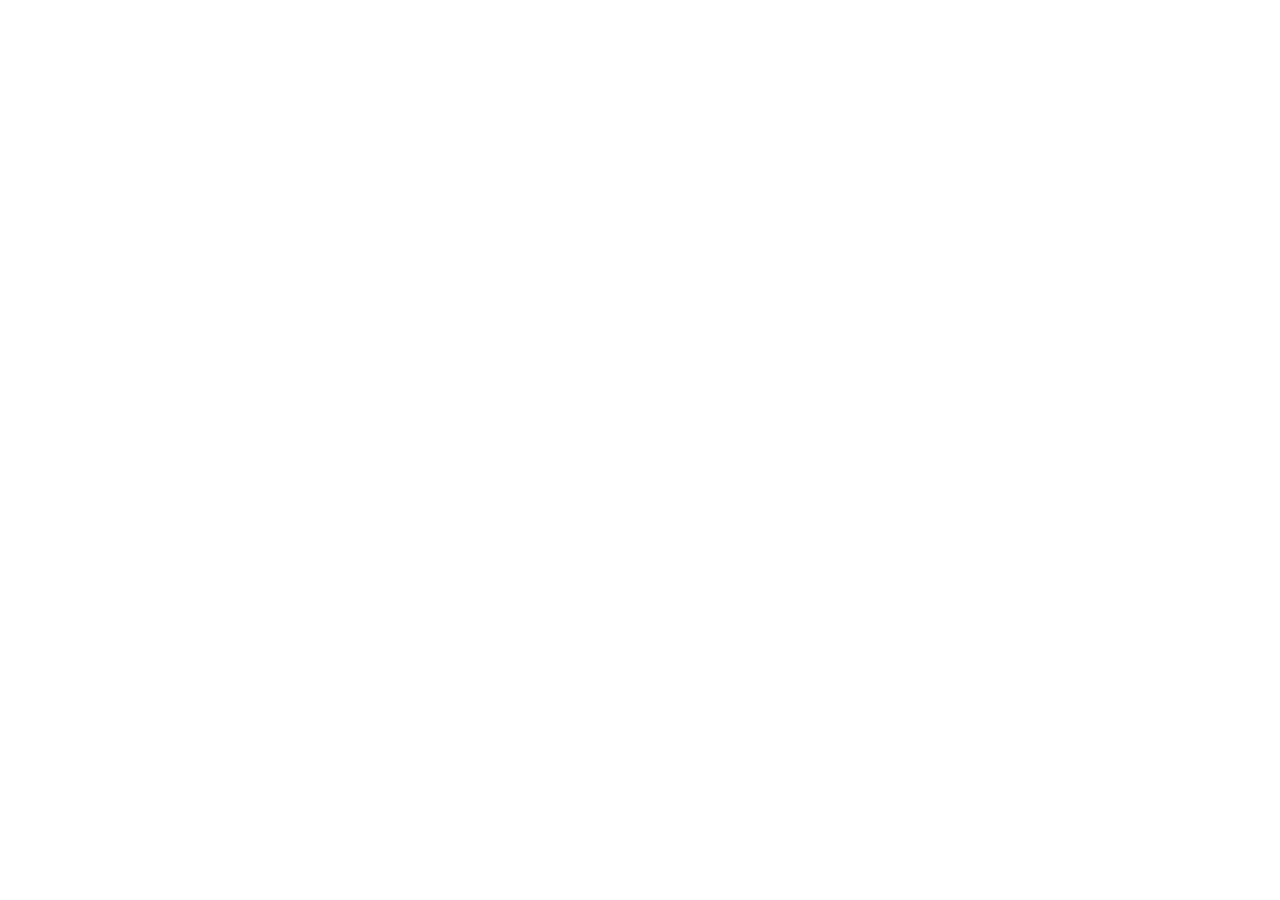
==== index.html @ 94e6d8cb "Init : création du dépôt, arborescence des fichiers et structure HTML de base" ====
<!DOCTYPE html>
<html lang="fr">
<head> 
<meta charset="UTF-8"> 
<meta name="viewport" content="width=device-width, initial-scale=1.0"> 
<title>AfriTalent — Accueil</title> 
<!-- Bootstrap 5 via CDN : feuille de style --> 
<link 
href="https://cdn.jsdelivr.net/npm/bootstrap@5.3.0/dist/css/bootstrap.min.css" 
rel="stylesheet"> 
<!-- Votre feuille de style personnelle --> 
<link rel="stylesheet" href="css/style.css">
</head>
<body> 
<!-- Le contenu de la page sera ajoute ici --> 
<!-- Bootstrap 5 via CDN : script JavaScript --> 
<script 
src="https://cdn.jsdelivr.net/npm/bootstrap@5.3.0/dist/js/bootstrap.bundle.min.js"
></script> 
<!-- Votre script JavaScript --> 
<script src="js/main.js"></script>
</body>
</html>
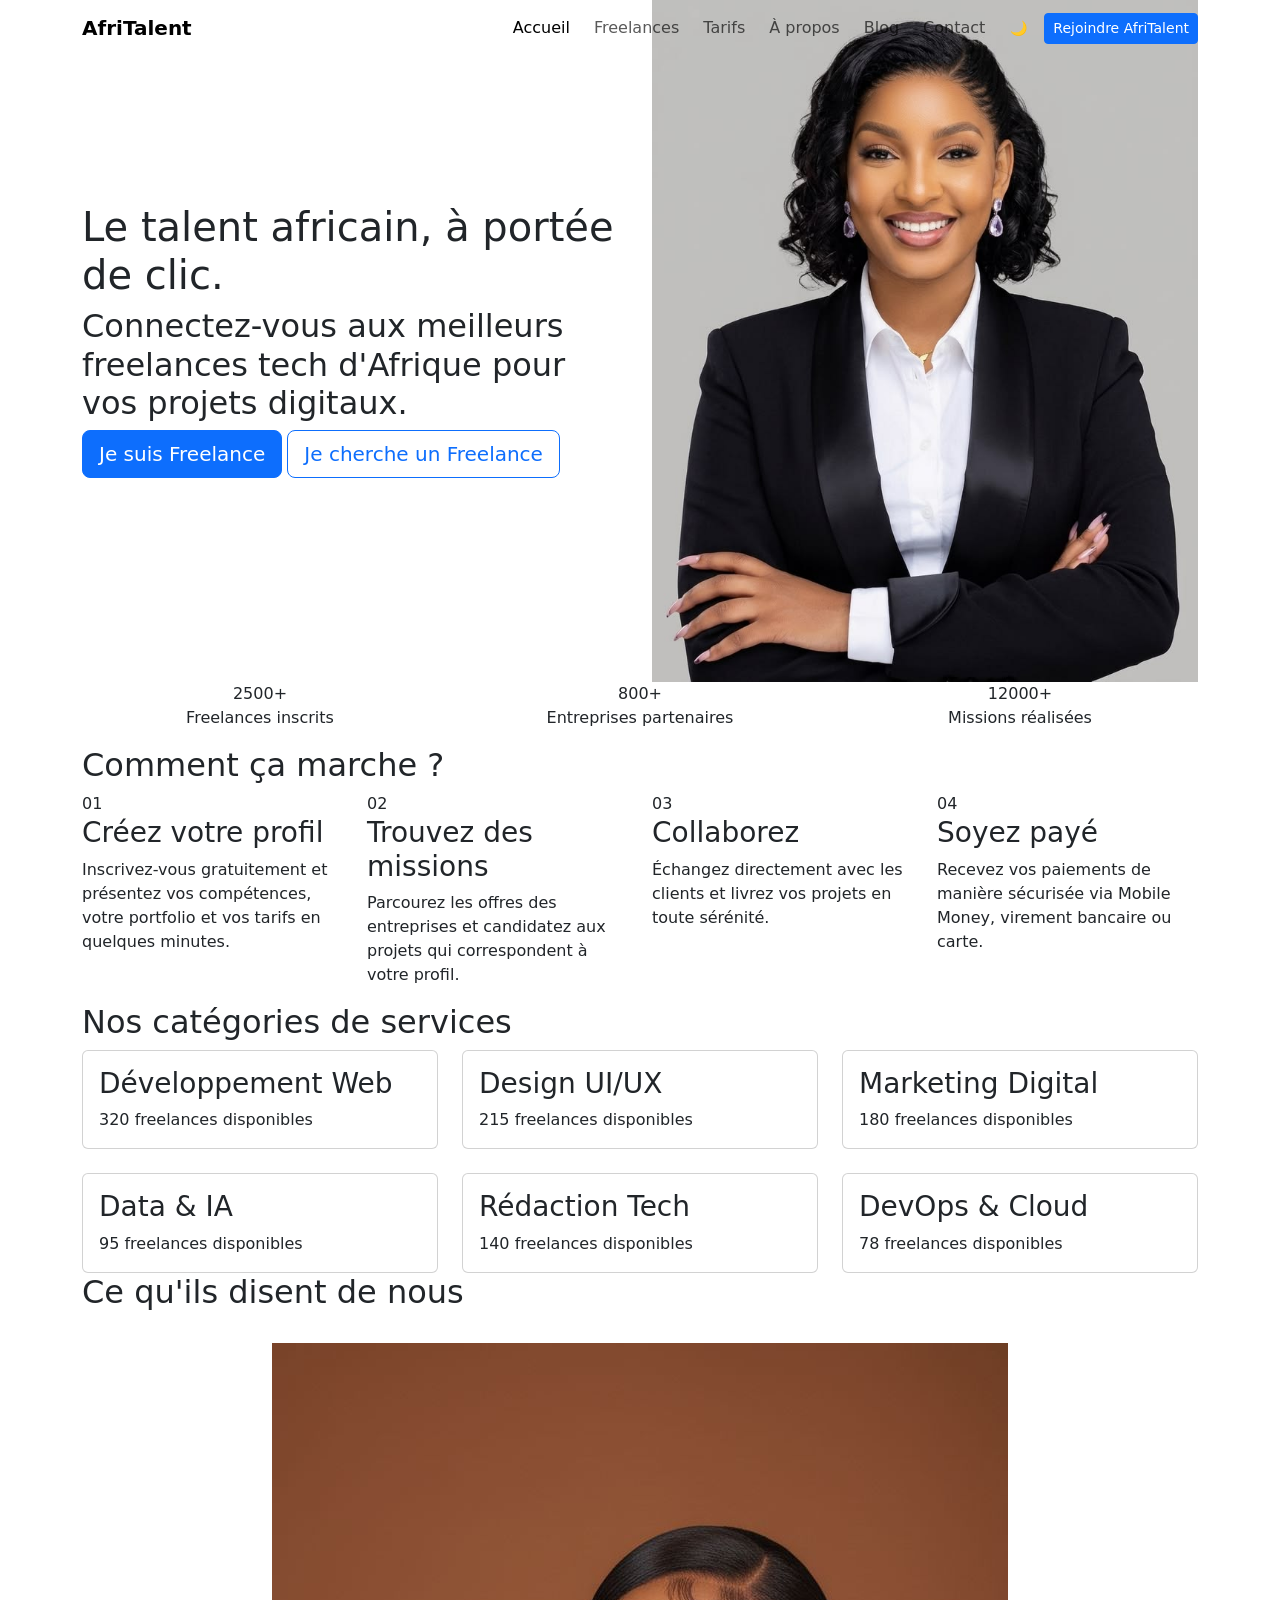
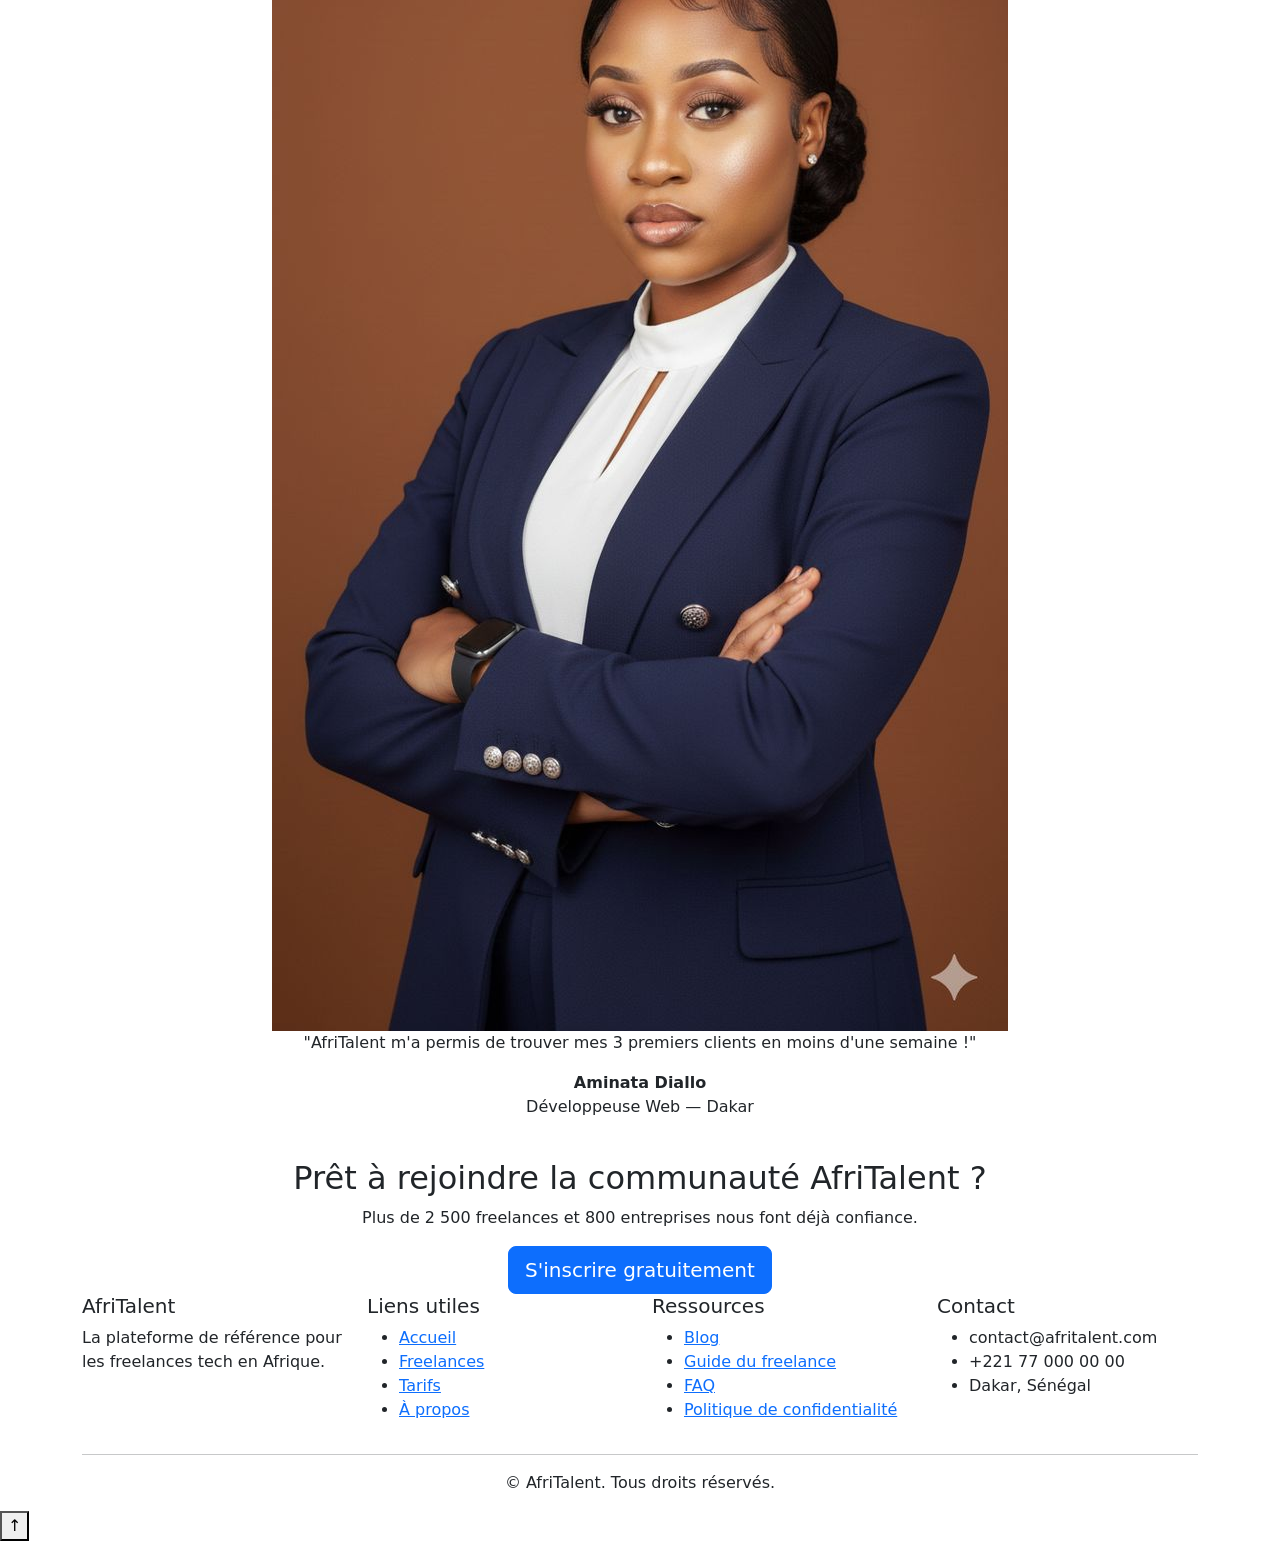
==== commit 208f61ff: "HTML : structure complète des 5 pages avec sections et contenu texte" ====
--- a/index.html
+++ b/index.html
@@ -7,12 +7,274 @@
 <!-- Bootstrap 5 via CDN : feuille de style --> 
 <link 
 href="https://cdn.jsdelivr.net/npm/bootstrap@5.3.0/dist/css/bootstrap.min.css" 
-rel="stylesheet"> 
-<!-- Votre feuille de style personnelle --> 
+rel="stylesheet">
 <link rel="stylesheet" href="css/style.css">
 </head>
 <body> 
+    <header>
+<nav class="navbar navbar-expand-lg fixed-top" id="mainNavbar">
+      <div class="container">
+        <a class="navbar-brand fw-bold" href="index.html">AfriTalent</a>
+        <button class="navbar-toggler" type="button" data-bs-toggle="collapse" 
+          data-bs-target="#navMenu" aria-controls="navMenu" 
+          aria-expanded="false" aria-label="Ouvrir le menu">
+          <span class="navbar-toggler-icon"></span>
+        </button>
+        <div class="collapse navbar-collapse" id="navMenu">
+          <ul class="navbar-nav ms-auto align-items-center gap-2">
+            <li class="nav-item"><a class="nav-link active" href="index.html">Accueil</a></li>
+            <li class="nav-item"><a class="nav-link" href="freelances.html">Freelances</a></li>
+            <li class="nav-item"><a class="nav-link" href="tarifs.html">Tarifs</a></li>
+            <li class="nav-item"><a class="nav-link" href="about.html">À propos</a></li>
+            <li class="nav-item"><a class="nav-link" href="#">Blog</a></li>
+            <li class="nav-item"><a class="nav-link" href="contact.html">Contact</a></li>
+            <li class="nav-item">
+              <button id="darkModeToggle" class="btn btn-sm" aria-label="Activer le mode sombre">🌙</button>
+            </li>
+            <li class="nav-item">
+              <a href="freelances.html" class="btn btn-primary btn-sm">Rejoindre AfriTalent</a>
+            </li>
+          </ul>
+        </div>
+      </div>
+    </nav>
+  </header>
+
+<main>
+<!-- SECTION HERO -->
+    <section id="hero">
+      <div class="container">
+        <div class="row align-items-center">
+          <div class="col-lg-6">
+            <h1>Le talent africain, à portée de clic.</h1>
+            <h2>Connectez-vous aux meilleurs freelances tech d'Afrique pour vos projets digitaux.</h2>
+            <a href="freelances.html" class="btn btn-primary btn-lg">Je suis Freelance</a>
+            <a href="freelances.html" class="btn btn-outline-primary btn-lg">Je cherche un Freelance</a>
+          </div>
+          <div class="col-lg-6">
+            <img src="images/Modern Professional Headshot Ideas _ Corporate Styling for Women in BusinessWoman Outfit ideas.jpg" alt="Illustration freelances africains travaillant sur des projets tech" class="img-fluid">
+          </div>
+        </div>
+
+        <!-- Statistiques -->
+        <div class="row">
+          <div class="col-md-4 text-center">
+            <span class="stat-number" data-target="2500">2500</span><span>+</span>
+            <p>Freelances inscrits</p>
+          </div>
+          <div class="col-md-4 text-center">
+            <span class="stat-number" data-target="800">800</span><span>+</span>
+            <p>Entreprises partenaires</p>
+          </div>
+          <div class="col-md-4 text-center">
+            <span class="stat-number" data-target="12000">12000</span><span>+</span>
+            <p>Missions réalisées</p>
+          </div>
+        </div>
+      </div>
+    </section>
+    <!-- SECTION COMMENT CA MARCHE -->
+    <section id="how-it-works">
+      <div class="container">
+        <h2>Comment ça marche ?</h2>
+        <div class="row">
+          <div class="col-md-3">
+            <article>
+              <span>01</span>
+              <h3>Créez votre profil</h3>
+              <p>Inscrivez-vous gratuitement et présentez vos compétences, votre portfolio et vos tarifs en quelques minutes.</p>
+            </article>
+          </div>
+          <div class="col-md-3">
+            <article>
+              <span>02</span>
+              <h3>Trouvez des missions</h3>
+              <p>Parcourez les offres des entreprises et candidatez aux projets qui correspondent à votre profil.</p>
+            </article>
+          </div>
+          <div class="col-md-3">
+            <article>
+              <span>03</span>
+              <h3>Collaborez</h3>
+              <p>Échangez directement avec les clients et livrez vos projets en toute sérénité.</p>
+            </article>
+          </div>
+          <div class="col-md-3">
+            <article>
+              <span>04</span>
+              <h3>Soyez payé</h3>
+              <p>Recevez vos paiements de manière sécurisée via Mobile Money, virement bancaire ou carte.</p>
+            </article>
+          </div>
+        </div>
+      </div>
+    </section>
+    <!-- SECTION CATEGORIES -->
+    <section id="categories">
+      <div class="container">
+        <h2>Nos catégories de services</h2>
+        <div class="row g-4">
+          <div class="col-lg-4 col-md-6">
+            <div class="card">
+              <div class="card-body">
+                <h3 class="card-title">Développement Web</h3>
+                <p class="card-text">320 freelances disponibles</p>
+              </div>
+            </div>
+          </div>
+          <div class="col-lg-4 col-md-6">
+            <div class="card">
+              <div class="card-body">
+                <h3 class="card-title">Design UI/UX</h3>
+                <p class="card-text">215 freelances disponibles</p>
+              </div>
+            </div>
+          </div>
+          <div class="col-lg-4 col-md-6">
+            <div class="card">
+              <div class="card-body">
+                <h3 class="card-title">Marketing Digital</h3>
+                <p class="card-text">180 freelances disponibles</p>
+              </div>
+            </div>
+          </div>
+          <div class="col-lg-4 col-md-6">
+            <div class="card">
+              <div class="card-body">
+                <h3 class="card-title">Data & IA</h3>
+                <p class="card-text">95 freelances disponibles</p>
+              </div>
+            </div>
+          </div>
+          <div class="col-lg-4 col-md-6">
+            <div class="card">
+              <div class="card-body">
+                <h3 class="card-title">Rédaction Tech</h3>
+                <p class="card-text">140 freelances disponibles</p>
+              </div>
+            </div>
+          </div>
+          <div class="col-lg-4 col-md-6">
+            <div class="card">
+              <div class="card-body">
+                <h3 class="card-title">DevOps & Cloud</h3>
+                <p class="card-text">78 freelances disponibles</p>
+              </div>
+            </div>
+          </div>
+        </div>
+      </div>
+    </section>
+
+    <!-- SECTION TEMOIGNAGES -->
+    <section id="testimonials">
+      <div class="container">
+        <h2>Ce qu'ils disent de nous</h2>
+        <div id="testimonialCarousel" class="carousel slide" data-bs-ride="carousel">
+          <div class="carousel-inner">
+
+            <div class="carousel-item active">
+              <div class="text-center p-4">
+                <img src="images/Gemini.jpg" alt="Photo de Aminata Diallo">
+                <p>"AfriTalent m'a permis de trouver mes 3 premiers clients en moins d'une semaine !"</p>
+                <strong>Aminata Diallo</strong>
+                <p>Développeuse Web — Dakar</p>
+              </div>
+            </div>
+
+            <div class="carousel-item">
+              <div class="text-center p-4">
+                <img src="images/p.jpg" alt="Photo de Kofi Mensah">
+                <p>"Nous avons recruté 4 freelances via AfriTalent. La qualité des profils est impressionnante."</p>
+                <strong>Kofi Mensah</strong>
+                <p>CTO — TechAccra Ghana</p>
+              </div>
+            </div>
+
+            <div class="carousel-item">
+              <div class="text-center p-4">
+                <img src="images/lea.jpg" alt="Photo de Fatou Ndiaye">
+                <p>"J'ai doublé mes revenus en 6 mois grâce aux missions trouvées sur AfriTalent."</p>
+                <strong>Fatou Ndiaye</strong>
+                <p>Designer UI/UX — Abidjan</p>
+              </div>
+            </div>
+
+          </div>
+          <button class="carousel-control-prev" type="button" data-bs-target="#testimonialCarousel" data-bs-slide="prev">
+            <span class="carousel-control-prev-icon" aria-hidden="true"></span>
+            <span class="visually-hidden">Précédent</span>
+          </button>
+          <button class="carousel-control-next" type="button" data-bs-target="#testimonialCarousel" data-bs-slide="next">
+            <span class="carousel-control-next-icon" aria-hidden="true"></span>
+            <span class="visually-hidden">Suivant</span>
+          </button>
+        </div>
+      </div>
+    </section>
+
+    <!-- SECTION CTA -->
+    <section id="cta">
+      <div class="container text-center">
+        <h2>Prêt à rejoindre la communauté AfriTalent ?</h2>
+        <p>Plus de 2 500 freelances et 800 entreprises nous font déjà confiance.</p>
+        <a href="contact.html" class="btn btn-primary btn-lg">S'inscrire gratuitement</a>
+      </div>
+    </section>
+   
+</main> 
+
+ <!-- FOOTER -->
+  <footer id="mainFooter">
+    <div class="container">
+      <div class="row g-4">
+        <div class="col-lg-3 col-md-6">
+          <h5>AfriTalent</h5>
+          <p>La plateforme de référence pour les freelances tech en Afrique.</p>
+        </div>
+        <div class="col-lg-3 col-md-6">
+          <h5>Liens utiles</h5>
+          <ul>
+            <li><a href="index.html">Accueil</a></li>
+            <li><a href="freelances.html">Freelances</a></li>
+            <li><a href="tarifs.html">Tarifs</a></li>
+            <li><a href="about.html">À propos</a></li>
+          </ul>
+        </div>
+        <div class="col-lg-3 col-md-6">
+          <h5>Ressources</h5>
+          <ul>
+            <li><a href="#">Blog</a></li>
+            <li><a href="#">Guide du freelance</a></li>
+            <li><a href="#">FAQ</a></li>
+            <li><a href="#">Politique de confidentialité</a></li>
+          </ul>
+        </div>
+        <div class="col-lg-3 col-md-6">
+          <h5>Contact</h5>
+          <ul>
+            <li>contact@afritalent.com</li>
+            <li>+221 77 000 00 00</li>
+            <li>Dakar, Sénégal</li>
+          </ul>
+        </div>
+      </div>
+      <hr>
+      <p class="text-center">© <span id="currentYear"></span> AfriTalent. Tous droits réservés.</p>
+    </div>
+  </footer>
+
+
+
+<!-- Bouton retour en haut -->
+  <button id="backToTop" aria-label="Retour en haut">↑</button>
+
+  <!-- Bootstrap 5 JS -->
+  <script src="https://cdn.jsdelivr.net/npm/bootstrap@5.3.3/dist/js/bootstrap.bundle.min.js"></script>
+  <!-- JS personnel -->
+  <script src="js/main.js"></script>            
 <!-- Le contenu de la page sera ajoute ici --> 
+
 <!-- Bootstrap 5 via CDN : script JavaScript --> 
 <script 
 src="https://cdn.jsdelivr.net/npm/bootstrap@5.3.0/dist/js/bootstrap.bundle.min.js"
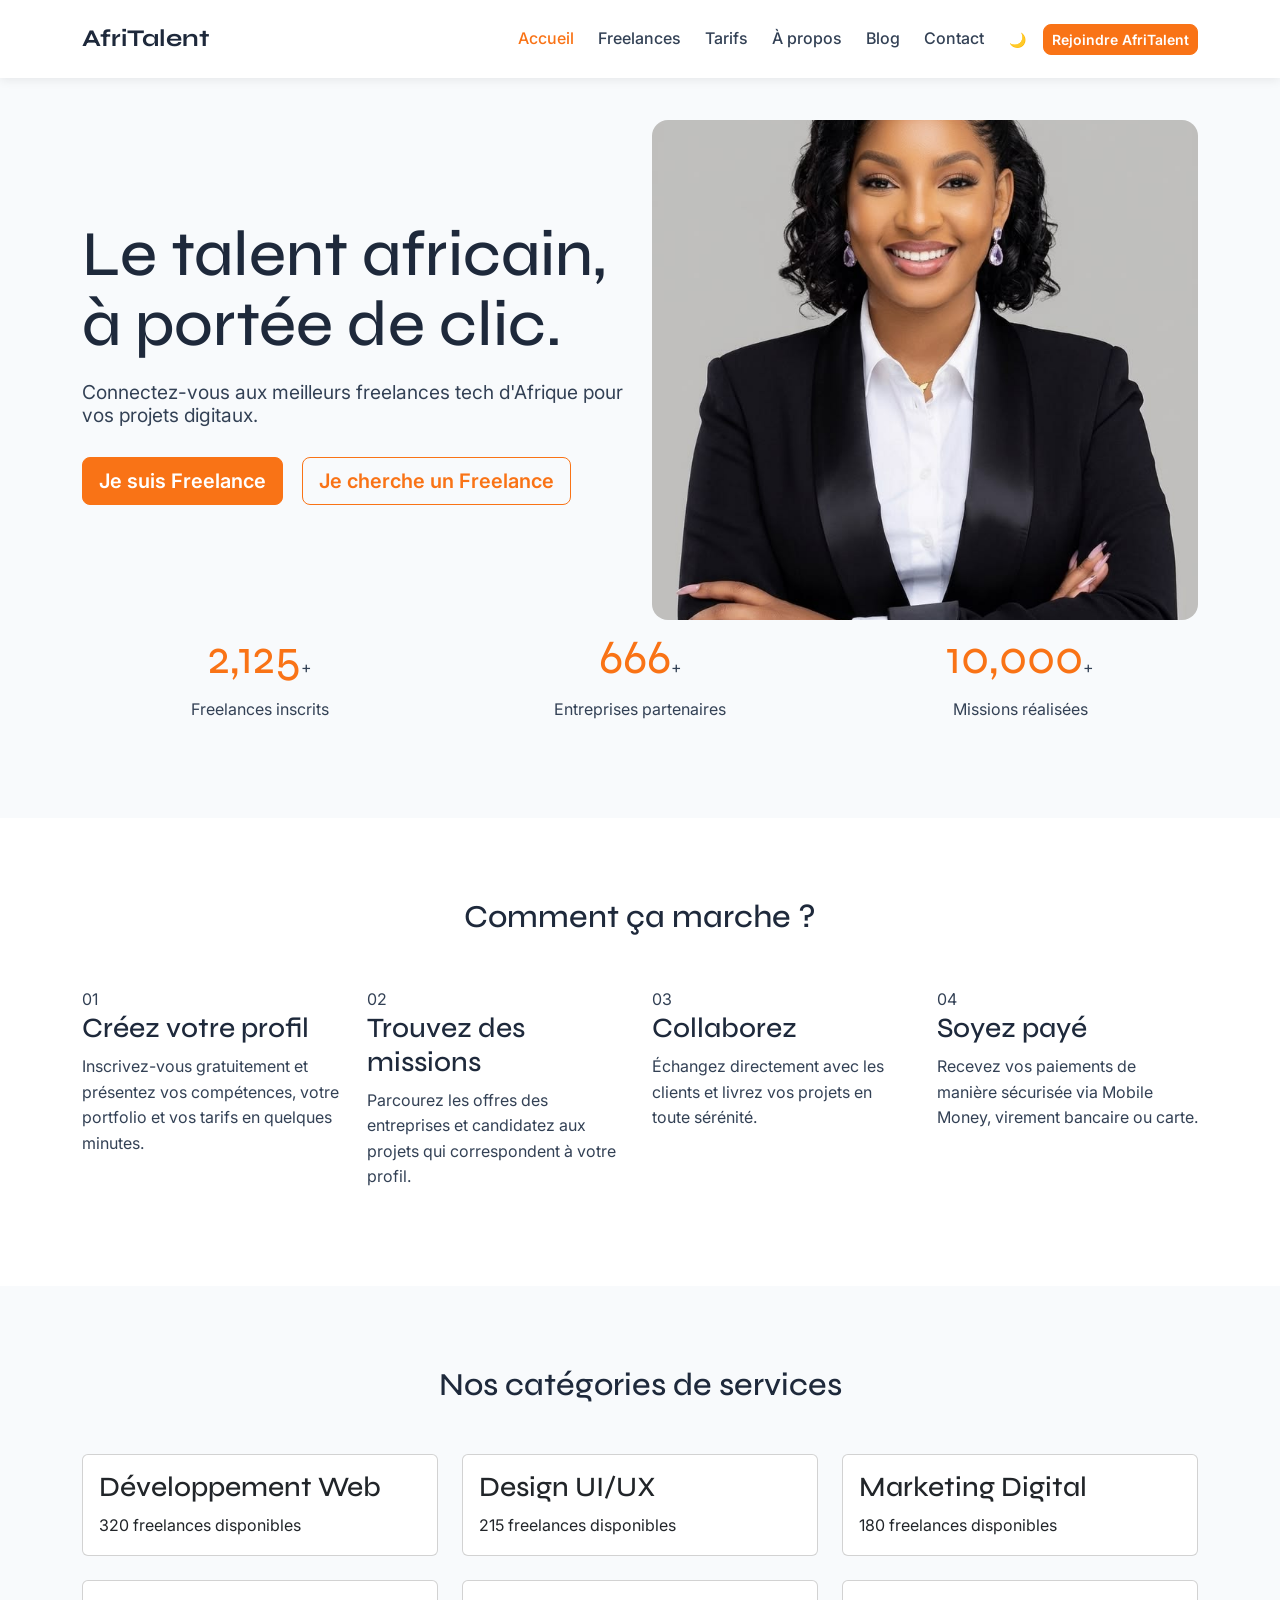
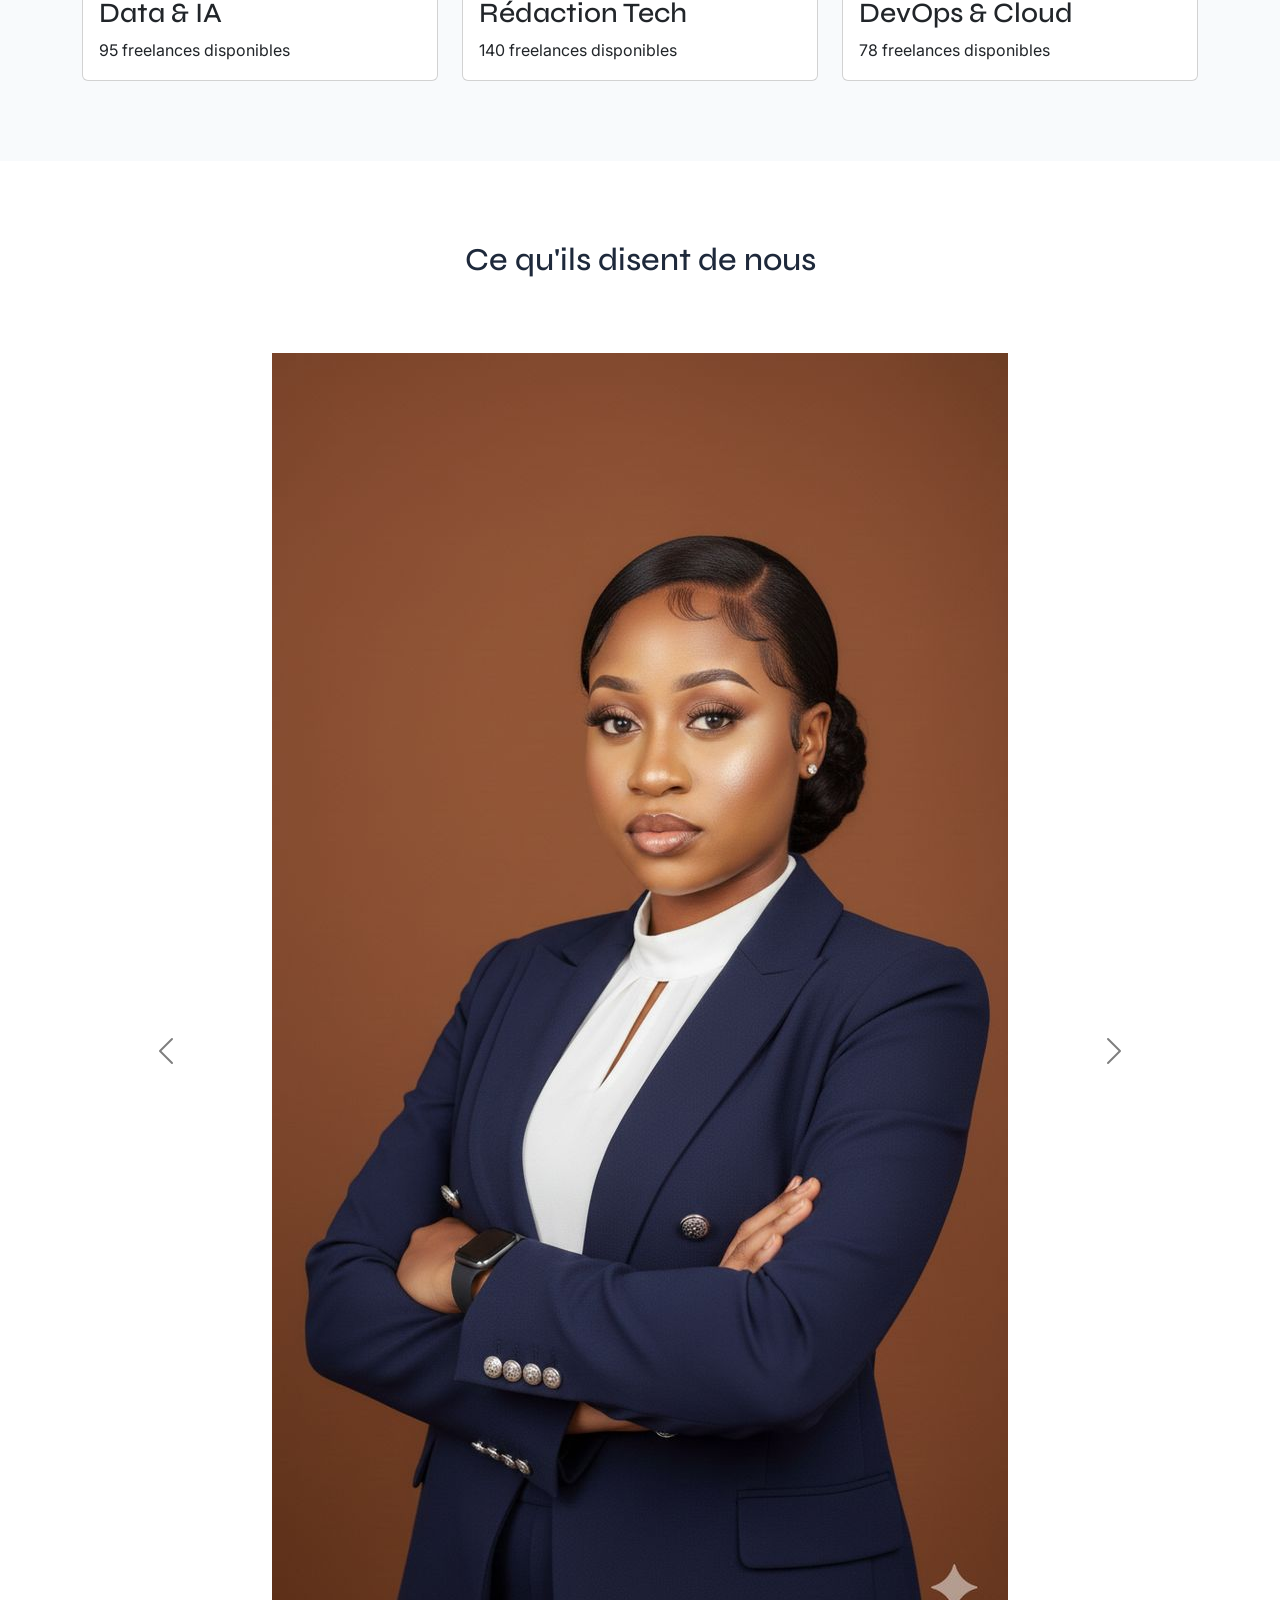
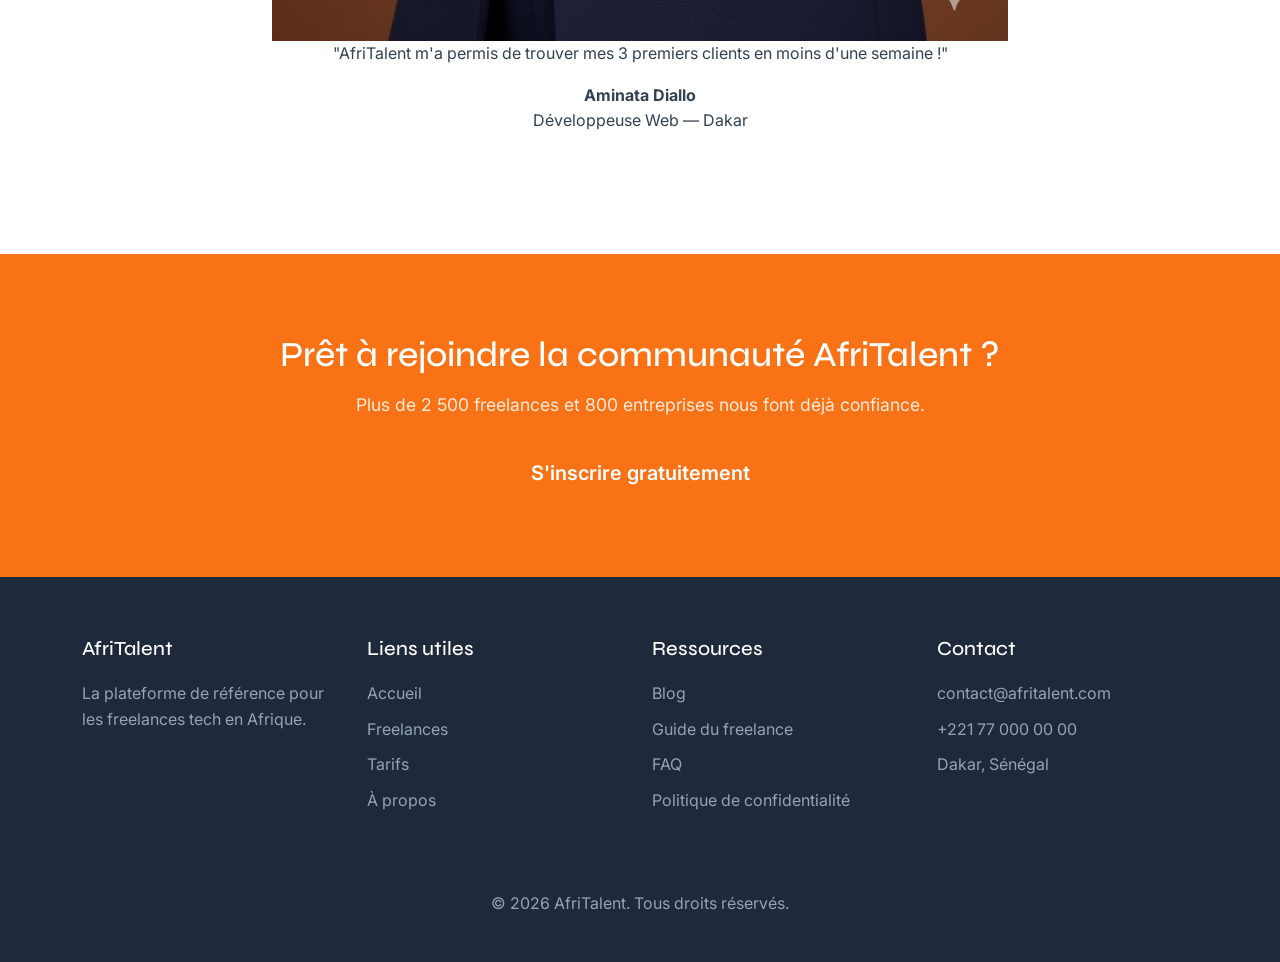
==== commit 7dfa4932: "JS : compteurs animés au scroll et animations fade-in des sections" ====
--- a/index.html
+++ b/index.html
@@ -59,22 +59,22 @@
         <!-- Statistiques -->
         <div class="row">
           <div class="col-md-4 text-center">
-            <span class="stat-number" data-target="2500">2500</span><span>+</span>
+            <span class="stat-number" data-target="2500">0</span><span>+</span>
             <p>Freelances inscrits</p>
           </div>
           <div class="col-md-4 text-center">
-            <span class="stat-number" data-target="800">800</span><span>+</span>
+            <span class="stat-number" data-target="800">0</span><span>+</span>
             <p>Entreprises partenaires</p>
           </div>
           <div class="col-md-4 text-center">
-            <span class="stat-number" data-target="12000">12000</span><span>+</span>
+            <span class="stat-number" data-target="12000">0</span><span>+</span>
             <p>Missions réalisées</p>
           </div>
         </div>
       </div>
     </section>
     <!-- SECTION COMMENT CA MARCHE -->
-    <section id="how-it-works">
+    <section id="how-it-works" class="fade-in">
       <div class="container">
         <h2>Comment ça marche ?</h2>
         <div class="row">
@@ -110,7 +110,7 @@
       </div>
     </section>
     <!-- SECTION CATEGORIES -->
-    <section id="categories">
+    <section id="categories" class="fade-in">
       <div class="container">
         <h2>Nos catégories de services</h2>
         <div class="row g-4">
@@ -167,7 +167,7 @@
     </section>
 
     <!-- SECTION TEMOIGNAGES -->
-    <section id="testimonials">
+    <section id="testimonials" class="fade-in">
       <div class="container">
         <h2>Ce qu'ils disent de nous</h2>
         <div id="testimonialCarousel" class="carousel slide" data-bs-ride="carousel">
@@ -214,7 +214,7 @@
     </section>
 
     <!-- SECTION CTA -->
-    <section id="cta">
+    <section id="cta" class="fade-in">
       <div class="container text-center">
         <h2>Prêt à rejoindre la communauté AfriTalent ?</h2>
         <p>Plus de 2 500 freelances et 800 entreprises nous font déjà confiance.</p>
--- a/css/style.css
+++ b/css/style.css
@@ -0,0 +1,618 @@
+@import url('https://fonts.googleapis.com/css2?family=Syne:wght@700;800&family=Inter:wght@400;500;600&display=swap');
+
+
+:root{
+     /* Couleurs principales */
+  --couleur-primaire: #F97316;
+  --couleur-secondaire: #1E293B;
+  --couleur-accent: #FFFFFF;
+  --couleur-fond: #F8FAFC;
+  --couleur-texte: #334155;
+
+  /* Typographie */
+  --police-titre: 'Syne', sans-serif;
+  --police-corps: 'Inter', sans-serif;
+
+  /* Espacements */
+  --espacement-section: 80px;
+  --espacement-sm: 20px;
+
+  /* Bordures */
+  --rayon-carte: 16px;
+
+  /* Ombres */
+  --ombre-carte: 0 4px 20px rgba(0, 0, 0, 0.08);
+
+}
+
+* {
+  margin: 0;
+  padding: 0;
+  box-sizing: border-box;
+}
+
+html {
+  scroll-behavior: smooth;
+}
+
+body {
+  font-family: var(--police-corps);
+  color: var(--couleur-texte);
+  background-color: var(--couleur-fond);
+  line-height: 1.6;
+}
+
+h1, h2, h3, h4, h5, h6 {
+  font-family: var(--police-titre);
+  color: var(--couleur-secondaire);
+}
+
+a {
+  text-decoration: none;
+  color: inherit;
+}
+
+ul {
+  list-style: none;
+  padding: 0;
+}
+
+img {
+  max-width: 100%;
+  height: auto;
+}
+
+section {
+  padding: var(--espacement-section) 0;
+}
+
+.section-title {
+  font-size: 2rem;
+  margin-bottom: 40px;
+  text-align: center;
+}
+
+#mainNavbar {
+  background-color: var(--couleur-accent);
+  box-shadow: 0 2px 10px rgba(0, 0, 0, 0.08);
+  padding: 15px 0;
+  transition: all 0.3s ease;
+}
+
+/* Navbar au scroll — ajoutée par JS */
+#mainNavbar.scrolled {
+  padding: 8px 0;
+  box-shadow: 0 4px 20px rgba(0, 0, 0, 0.15);
+}
+
+.navbar-brand {
+  font-family: var(--police-titre);
+  font-size: 1.5rem;
+  color: var(--couleur-secondaire) !important;
+}
+
+.nav-link {
+  font-family: var(--police-corps);
+  font-weight: 500;
+  color: var(--couleur-texte) !important;
+  transition: color 0.3s ease;
+}
+
+.nav-link:hover,
+.nav-link.active {
+  color: var(--couleur-primaire) !important;
+}
+
+.btn-primary {
+  background-color: var(--couleur-primaire);
+  border-color: var(--couleur-primaire);
+  font-weight: 600;
+  border-radius: 8px;
+  transition: all 0.3s ease;
+}
+
+.btn-primary:hover {
+  background-color: #ea6c0a;
+  border-color: #ea6c0a;
+  transform: translateY(-2px);
+}
+
+.btn-outline-primary {
+  color: var(--couleur-primaire);
+  border-color: var(--couleur-primaire);
+  font-weight: 600;
+  border-radius: 8px;
+  transition: all 0.3s ease;
+}
+
+.btn-outline-primary:hover {
+  background-color: var(--couleur-primaire);
+  color: white;
+  transform: translateY(-2px);
+}
+
+#backToTop {
+  position: fixed;
+  bottom: 30px;
+  right: 30px;
+  background-color: var(--couleur-primaire);
+  color: white;
+  border: none;
+  border-radius: 50%;
+  width: 50px;
+  height: 50px;
+  font-size: 1.2rem;
+  cursor: pointer;
+  display: none;
+  z-index: 999;
+  box-shadow: var(--ombre-carte);
+  transition: all 0.3s ease;
+}
+
+#backToTop:hover {
+  background-color: #ea6c0a;
+  transform: translateY(-3px);
+}
+
+#mainFooter {
+  background-color: var(--couleur-secondaire);
+  color: #94A3B8;
+  padding: 60px 0 30px;
+}
+
+#mainFooter h5 {
+  color: var(--couleur-accent);
+  font-family: var(--police-titre);
+  margin-bottom: 20px;
+}
+
+#mainFooter ul li {
+  margin-bottom: 10px;
+}
+
+#mainFooter a {
+  color: #94A3B8;
+  transition: color 0.3s ease;
+}
+
+#mainFooter a:hover {
+  color: var(--couleur-primaire);
+}
+
+#mainFooter hr {
+  border-color: #334155;
+  margin: 30px 0;
+}
+
+.copyright {
+  color: #64748B;
+  font-size: 0.9rem;
+}
+
+
+body.dark-mode {
+  background-color: #0F172A;
+  color: #CBD5E1;
+}
+
+body.dark-mode #mainNavbar {
+  background-color: #1E293B;
+}
+
+body.dark-mode h1,
+body.dark-mode h2,
+body.dark-mode h3 {
+  color: #F1F5F9;
+}
+
+body.dark-mode .card {
+  background-color: #1E293B;
+  border-color: #334155;
+  color: #CBD5E1;
+}
+
+#hero {
+  padding-top: 120px;
+  padding-bottom: var(--espacement-section);
+  background-color: var(--couleur-fond);
+}
+
+#hero h1 {
+  font-size: 3.5rem;
+  line-height: 1.1;
+  margin-bottom: 20px;
+  color: var(--couleur-secondaire);
+}
+
+#hero h2 {
+  font-size: 1.2rem;
+  font-weight: 400;
+  font-family: var(--police-corps);
+  color: var(--couleur-texte);
+  margin-bottom: 30px;
+}
+
+#hero .btn {
+  margin-right: 15px;
+  margin-bottom: 15px;
+}
+
+#hero img {
+  border-radius: var(--rayon-carte);
+  object-fit: cover;
+  max-height: 500px;
+  width: 100%;
+}
+
+/* Statistiques */
+.stats-row {
+  margin-top: 60px;
+  padding-top: 40px;
+  border-top: 1px solid #E2E8F0;
+}
+
+.stat-number {
+  font-family: var(--police-titre);
+  font-size: 2.5rem;
+  color: var(--couleur-primaire);
+}
+
+.stats-row p {
+  color: var(--couleur-texte);
+  font-size: 0.95rem;
+  margin-top: 5px;
+}
+
+#how-it-works {
+  background-color: white;
+}
+
+#how-it-works h2 {
+  text-align: center;
+  margin-bottom: 50px;
+}
+
+.bento-grid {
+  display: grid;
+  grid-template-columns: repeat(3, 1fr);
+  gap: 20px;
+}
+
+.bento-card {
+  background-color: var(--couleur-fond);
+  border-radius: var(--rayon-carte);
+  padding: 30px;
+  box-shadow: var(--ombre-carte);
+  transition: transform 0.3s ease, box-shadow 0.3s ease;
+}
+
+.bento-card:hover {
+  transform: translateY(-5px);
+  box-shadow: 0 10px 30px rgba(0, 0, 0, 0.12);
+}
+
+/* Carte large — occupe 2 colonnes */
+.bento-large {
+  grid-column: span 2;
+}
+
+/* Carte large en largeur — occupe toute la largeur */
+.bento-wide {
+  grid-column: span 3;
+}
+
+.step-number {
+  font-family: var(--police-titre);
+  font-size: 3rem;
+  color: var(--couleur-primaire);
+  opacity: 0.3;
+  display: block;
+  margin-bottom: 10px;
+}
+
+.bento-card h3 {
+  font-size: 1.3rem;
+  margin-bottom: 10px;
+}
+
+.bento-card p {
+  color: var(--couleur-texte);
+  font-size: 0.95rem;
+}
+
+#categories {
+  background-color: var(--couleur-fond);
+}
+
+#categories h2 {
+  text-align: center;
+  margin-bottom: 50px;
+}
+
+.category-card {
+  background-color: white;
+  border-radius: var(--rayon-carte);
+  padding: 30px;
+  text-align: center;
+  box-shadow: var(--ombre-carte);
+  transition: transform 0.3s ease, box-shadow 0.3s ease, border-color 0.3s ease;
+  border: 2px solid transparent;
+  height: 100%;
+  cursor: pointer;
+}
+
+.category-card:hover {
+  transform: translateY(-8px);
+  box-shadow: 0 15px 40px rgba(249, 115, 22, 0.15);
+  border-color: var(--couleur-primaire);
+}
+
+.category-card h3 {
+  font-size: 1.2rem;
+  margin-bottom: 10px;
+}
+
+.category-card span {
+  color: var(--couleur-primaire);
+  font-size: 0.9rem;
+  font-weight: 500;
+}
+
+#testimonials {
+  background-color: white;
+}
+
+#testimonials h2 {
+  text-align: center;
+  margin-bottom: 50px;
+}
+
+.testimonial-card {
+  text-align: center;
+  padding: 40px;
+  max-width: 700px;
+  margin: 0 auto;
+}
+
+.testimonial-card .avatar {
+  width: 80px;
+  height: 80px;
+  border-radius: 50%;
+  object-fit: cover;
+  margin-bottom: 20px;
+  border: 3px solid var(--couleur-primaire);
+}
+
+.testimonial-card p {
+  font-size: 1.1rem;
+  font-style: italic;
+  color: var(--couleur-texte);
+  margin-bottom: 20px;
+}
+
+.testimonial-card strong {
+  display: block;
+  font-family: var(--police-titre);
+  color: var(--couleur-secondaire);
+  font-size: 1.1rem;
+}
+
+.testimonial-card span {
+  color: #94A3B8;
+  font-size: 0.9rem;
+}
+
+.carousel-control-prev-icon,
+.carousel-control-next-icon {
+  filter: invert(1);
+}
+
+#cta {
+  background-color: var(--couleur-primaire);
+  color: white;
+}
+
+#cta h2 {
+  color: white;
+  font-size: 2.2rem;
+  margin-bottom: 15px;
+}
+
+#cta p {
+  color: rgba(255, 255, 255, 0.85);
+  margin-bottom: 30px;
+  font-size: 1.1rem;
+}
+
+#cta .btn-light {
+  font-weight: 600;
+  color: var(--couleur-primaire);
+  border-radius: 8px;
+  padding: 12px 35px;
+  transition: all 0.3s ease;
+}
+
+#cta .btn-light:hover {
+  transform: translateY(-3px);
+  box-shadow: 0 8px 25px rgba(0, 0, 0, 0.2);
+}
+
+
+/* ---- TABLETTE (768px) ---- */
+@media (max-width: 768px) {
+
+  /* Hero */
+  #hero {
+    padding-top: 100px;
+    text-align: center;
+  }
+
+  #hero h1 {
+    font-size: 2.2rem;
+  }
+
+  #hero h2 {
+    font-size: 1rem;
+  }
+
+  #hero img {
+    margin-top: 30px;
+    max-height: 350px;
+  }
+
+  #hero .btn {
+    display: block;
+    width: 100%;
+    margin-right: 0;
+    margin-bottom: 10px;
+  }
+
+  /* Statistiques */
+  .stats-row {
+    margin-top: 40px;
+  }
+
+  .stat-number {
+    font-size: 2rem;
+  }
+
+  /* Bento Grid */
+  .bento-grid {
+    grid-template-columns: repeat(2, 1fr);
+  }
+
+  .bento-large {
+    grid-column: span 2;
+  }
+
+  .bento-wide {
+    grid-column: span 2;
+  }
+
+  /* Catégories */
+  .category-card {
+    padding: 20px;
+  }
+
+  /* Témoignages */
+  .testimonial-card {
+    padding: 20px;
+  }
+
+  /* CTA */
+  #cta h2 {
+    font-size: 1.6rem;
+  }
+
+  /* Tarifs */
+  #tarifs .card.border-primary {
+    transform: scale(1);
+  }
+
+  /* Contact */
+  .contact-info {
+    margin-bottom: 30px;
+  }
+
+  /* Footer */
+  #mainFooter {
+    text-align: center;
+  }
+
+  /* Filtres freelances */
+  .filtres-btns {
+    justify-content: center;
+  }
+
+}
+
+/* ---- MOBILE (375px) ---- */
+@media (max-width: 375px) {
+
+  /* Hero */
+  #hero h1 {
+    font-size: 1.8rem;
+  }
+
+  #hero h2 {
+    font-size: 0.95rem;
+  }
+
+  /* Bento Grid */
+  .bento-grid {
+    grid-template-columns: 1fr;
+  }
+
+  .bento-large {
+    grid-column: span 1;
+  }
+
+  .bento-wide {
+    grid-column: span 1;
+  }
+
+  /* Statistiques */
+  .stat-number {
+    font-size: 1.8rem;
+  }
+
+  /* Navbar */
+  .navbar-brand {
+    font-size: 1.2rem;
+  }
+
+  /* Témoignages */
+  .testimonial-card p {
+    font-size: 0.95rem;
+  }
+
+  /* CTA */
+  #cta h2 {
+    font-size: 1.4rem;
+  }
+
+  /* Footer */
+  #mainFooter {
+    padding: 40px 0 20px;
+  }
+
+  /* Bouton retour en haut */
+  #backToTop {
+    bottom: 15px;
+    right: 15px;
+    width: 40px;
+    height: 40px;
+    font-size: 1rem;
+  }
+
+  /* Contact */
+  .form-control,
+  .form-select {
+    padding: 10px 12px;
+  }
+
+  /* Tarifs */
+  .price {
+    font-size: 1.6rem;
+  }
+
+}
+
+/* ---- DESKTOP (1200px+) ---- */
+@media (min-width: 1200px) {
+
+  #hero h1 {
+    font-size: 4rem;
+  }
+
+  .bento-grid {
+    grid-template-columns: repeat(3, 1fr);
+  }
+
+  .stat-number {
+    font-size: 3rem;
+  }
+
+}
+
+
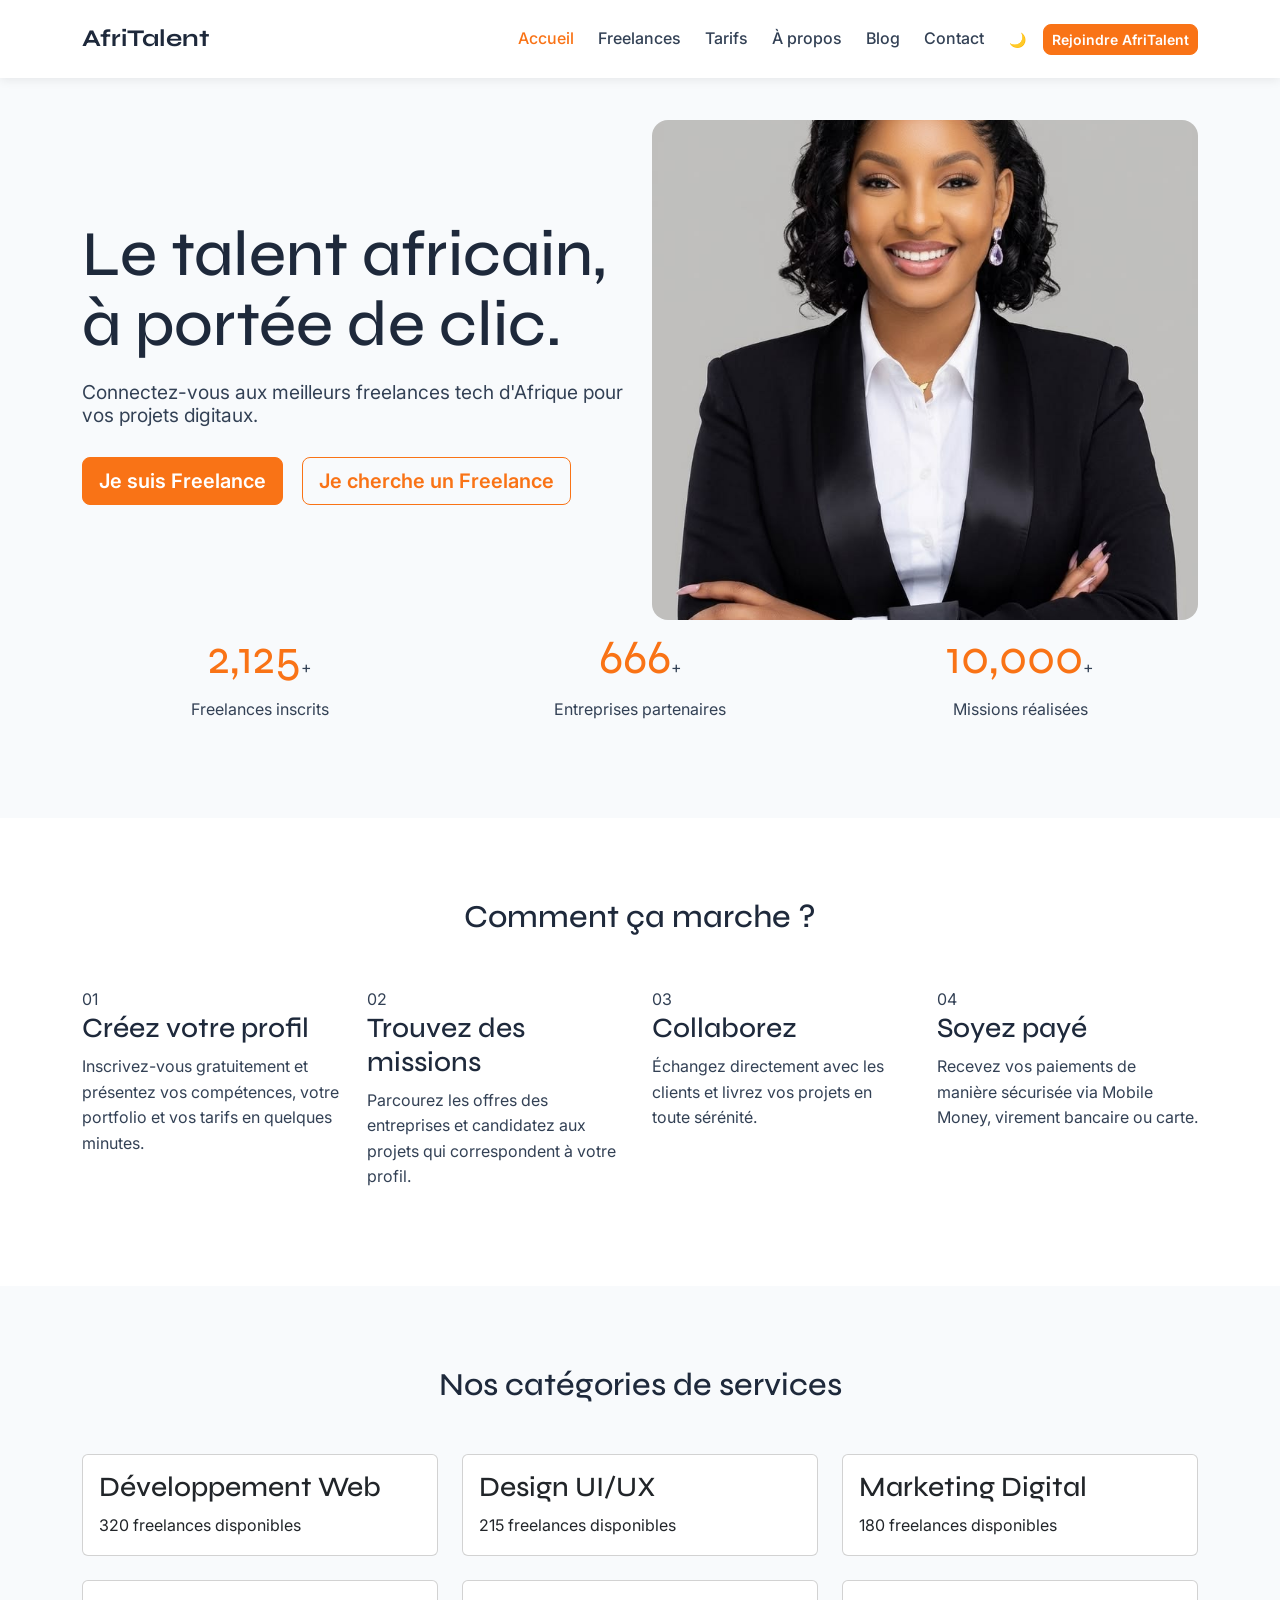
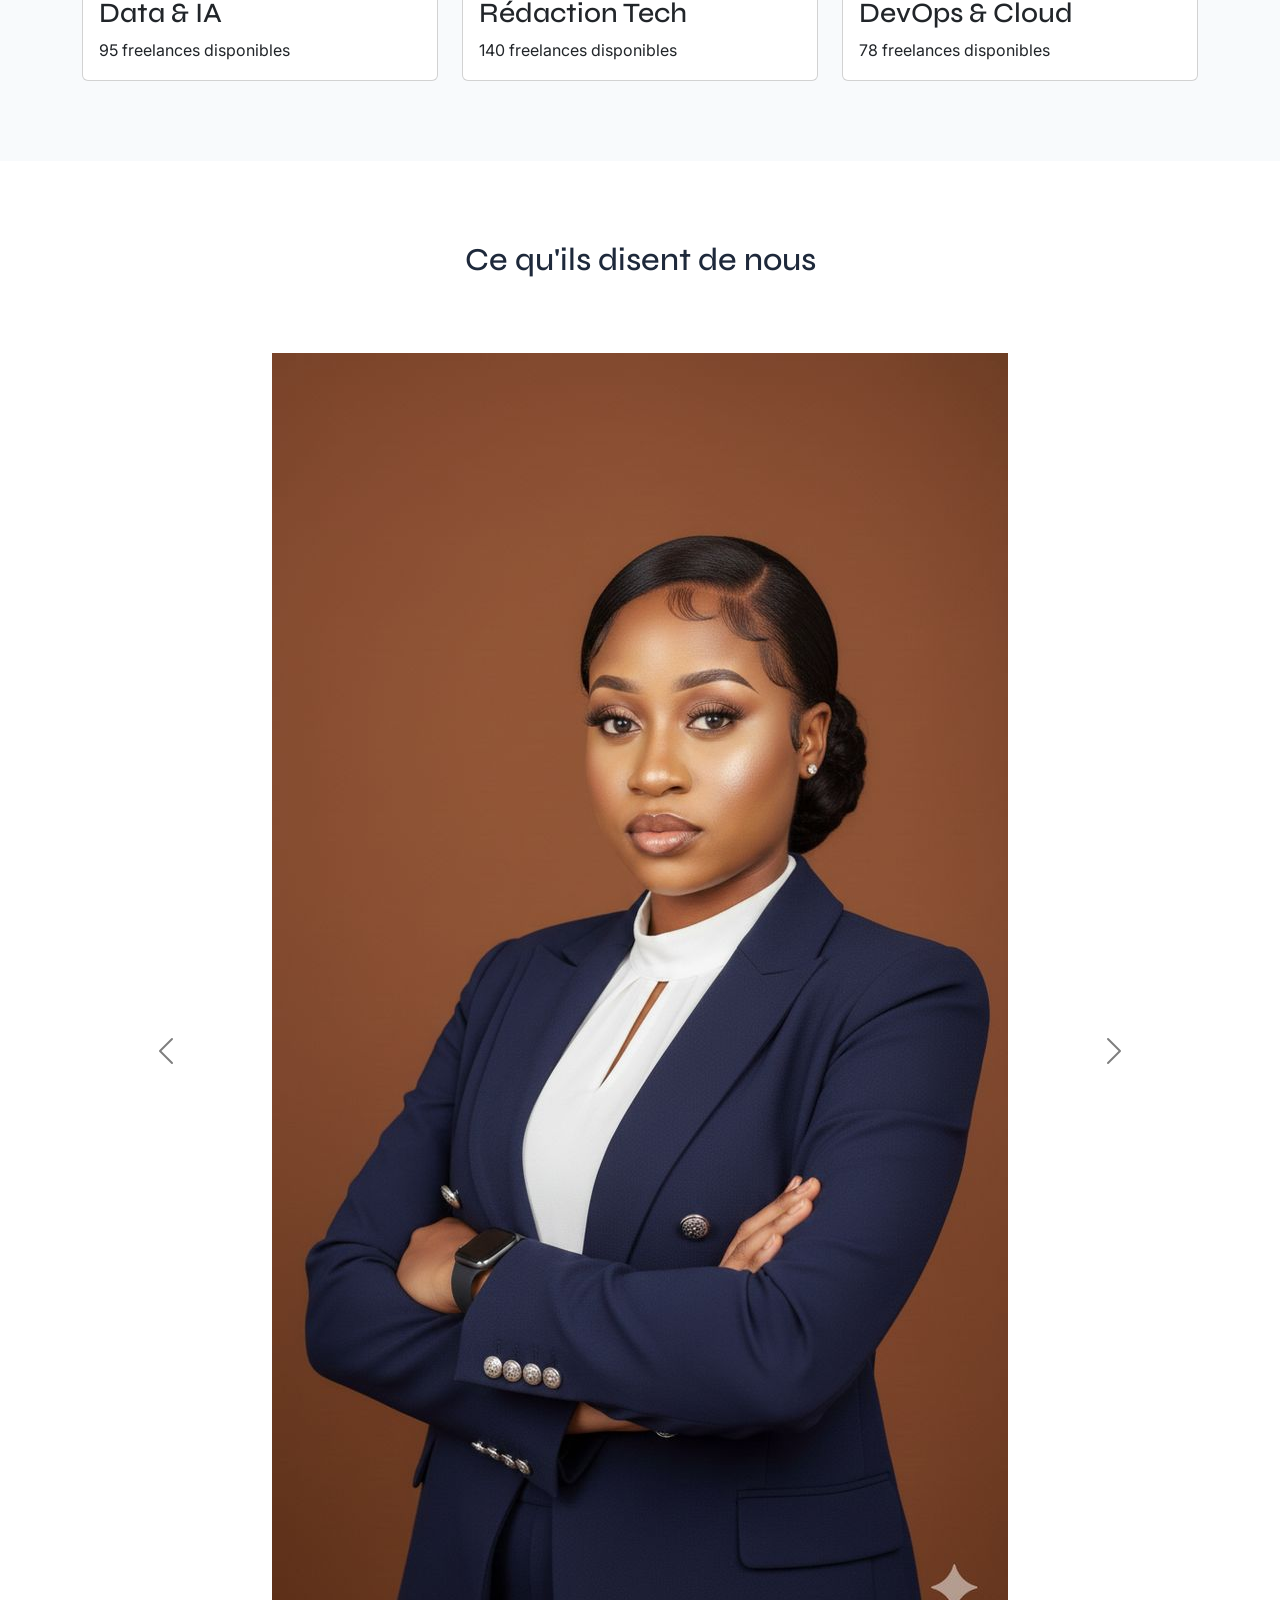
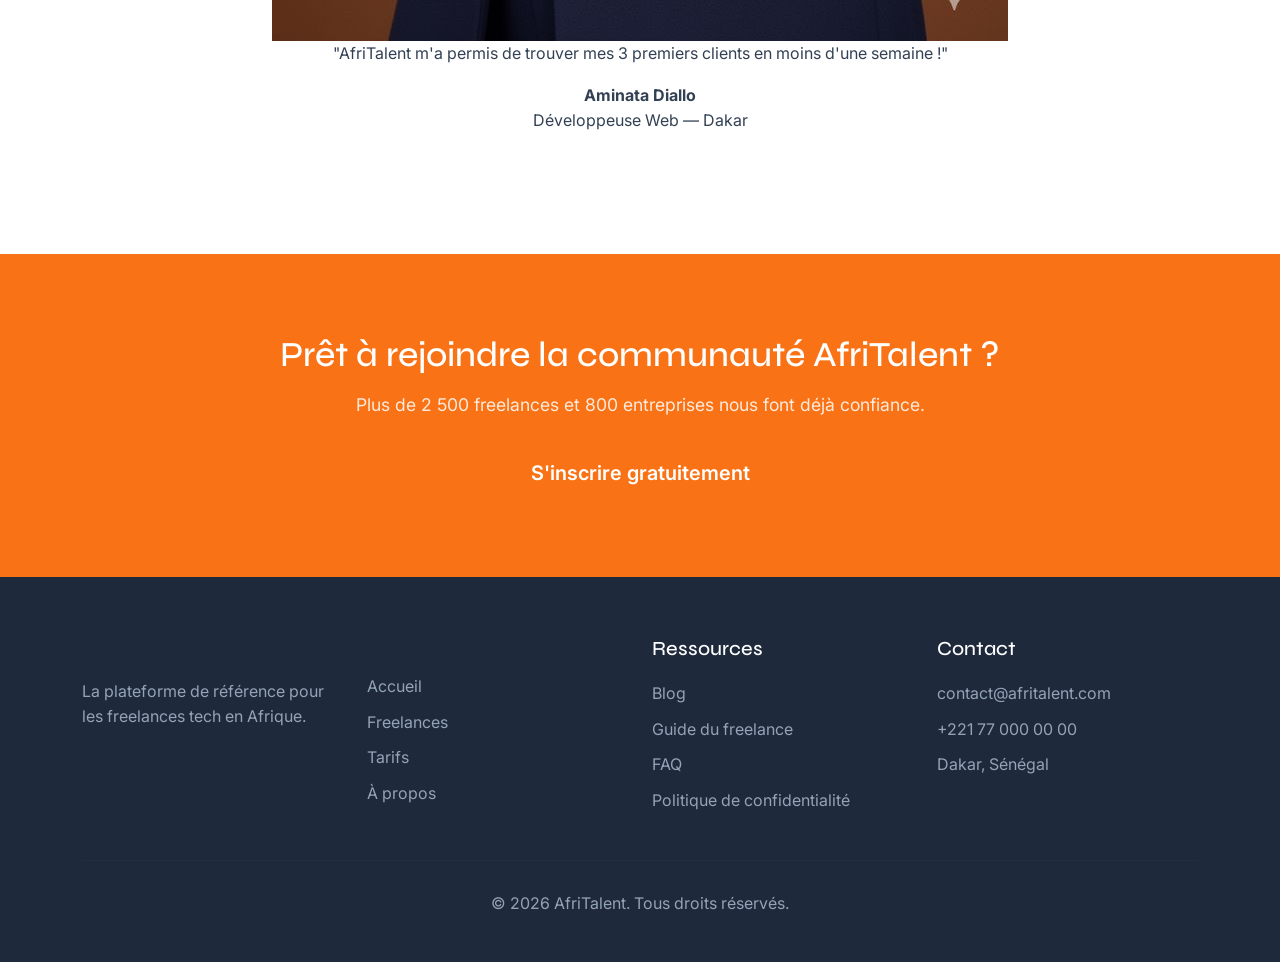
==== commit badd4e7b: "Finalisation : corrections responsive, optimisation du code et commentaires" ====
--- a/index.html
+++ b/index.html
@@ -52,7 +52,7 @@
             <a href="freelances.html" class="btn btn-outline-primary btn-lg">Je cherche un Freelance</a>
           </div>
           <div class="col-lg-6">
-            <img src="images/Modern Professional Headshot Ideas _ Corporate Styling for Women in BusinessWoman Outfit ideas.jpg" alt="Illustration freelances africains travaillant sur des projets tech" class="img-fluid">
+            <img src="images/fe.jpg" alt="Illustration freelances africains travaillant sur des projets tech" class="img-fluid">
           </div>
         </div>
 
@@ -73,6 +73,7 @@
         </div>
       </div>
     </section>
+
     <!-- SECTION COMMENT CA MARCHE -->
     <section id="how-it-works" class="fade-in">
       <div class="container">
@@ -229,11 +230,11 @@
     <div class="container">
       <div class="row g-4">
         <div class="col-lg-3 col-md-6">
-          <h5>AfriTalent</h5>
+          <h3>AfriTalent</h3>
           <p>La plateforme de référence pour les freelances tech en Afrique.</p>
         </div>
         <div class="col-lg-3 col-md-6">
-          <h5>Liens utiles</h5>
+          <h4>Liens utiles</h4>
           <ul>
             <li><a href="index.html">Accueil</a></li>
             <li><a href="freelances.html">Freelances</a></li>
--- a/css/style.css
+++ b/css/style.css
@@ -1,6 +1,8 @@
+/*IMPORT GOOGLE FONTS */
 @import url('https://fonts.googleapis.com/css2?family=Syne:wght@700;800&family=Inter:wght@400;500;600&display=swap');
 
 
+/* VARIABLES CSS*/
 :root{
      /* Couleurs principales */
   --couleur-primaire: #F97316;
@@ -24,7 +26,9 @@
   --ombre-carte: 0 4px 20px rgba(0, 0, 0, 0.08);
 
 }
-
+ 
+
+/* RESET ET STYLES DE BASE*/
 * {
   margin: 0;
   padding: 0;
@@ -71,6 +75,8 @@
   margin-bottom: 40px;
   text-align: center;
 }
+
+/*  NAVBAR */
 
 #mainNavbar {
   background-color: var(--couleur-accent);
@@ -130,6 +136,8 @@
   color: white;
   transform: translateY(-2px);
 }
+
+/* BOUTON RETOUR EN HAUT */
 
 #backToTop {
   position: fixed;
@@ -154,6 +162,8 @@
   transform: translateY(-3px);
 }
 
+/* FOOTER*/
+
 #mainFooter {
   background-color: var(--couleur-secondaire);
   color: #94A3B8;
@@ -189,6 +199,7 @@
   font-size: 0.9rem;
 }
 
+/*  MODE SOMBRE */
 
 body.dark-mode {
   background-color: #0F172A;
@@ -210,6 +221,8 @@
   border-color: #334155;
   color: #CBD5E1;
 }
+
+/* SECTION HERO */
 
 #hero {
   padding-top: 120px;
@@ -263,6 +276,7 @@
   margin-top: 5px;
 }
 
+/* SECTION HOW IT WORKS */
 #how-it-works {
   background-color: white;
 }
@@ -319,6 +333,8 @@
   color: var(--couleur-texte);
   font-size: 0.95rem;
 }
+
+/*  SECTION CATEGORIES */
 
 #categories {
   background-color: var(--couleur-fond);
@@ -358,6 +374,7 @@
   font-weight: 500;
 }
 
+/*  SECTION TESTIMONIALS */
 #testimonials {
   background-color: white;
 }
@@ -407,6 +424,8 @@
   filter: invert(1);
 }
 
+/* SECTION CTA */
+
 #cta {
   background-color: var(--couleur-primaire);
   color: white;
